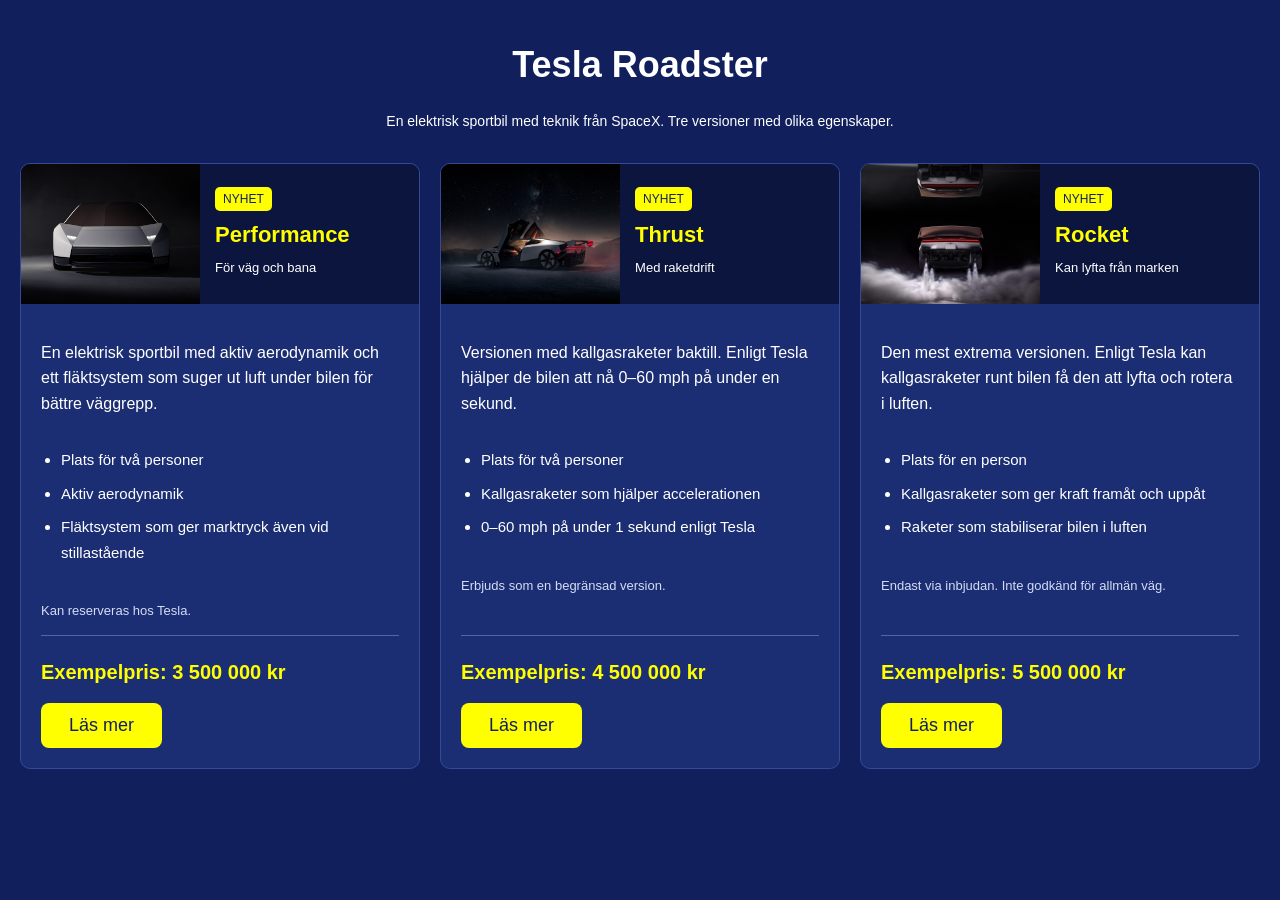
==== index.html @ 3ae298c8 "p" ====
<!DOCTYPE html>
<html lang="sv">
<head>
  <meta charset="UTF-8">
  <meta name="viewport" content="width=device-width, initial-scale=1.0">
  <title>Tesla Roadster</title>
  <link rel="stylesheet" href="mall.css">
</head>
<body>

<h1>Tesla Roadster</h1>
<p class="beskrivning">En elektrisk sportbil med teknik från SpaceX. Tre versioner med olika egenskaper.</p>

<div class="produkter">
  <div class="produkt">
    <div class="overst">
      <img src="roadster.jpg" class="bild" alt="Vit Tesla Roadster sedd framifrån mot en mörk bakgrund">
      <div class="rubrik">
        <span class="etikett">NYHET</span>
        <h2>Performance</h2>
        <p>För väg och bana</p>
      </div>
    </div>

    <div class="fakta">
      <p>En elektrisk sportbil med aktiv aerodynamik och ett fläktsystem som suger ut luft under bilen för bättre väggrepp.</p>
      <ul>
        <li>Plats för två personer</li>
        <li>Aktiv aerodynamik</li>
        <li>Fläktsystem som ger marktryck även vid stillastående</li>
      </ul>
      <p class="prisinformation">Kan reserveras hos Tesla.</p>
      <div class="kop">
        <p class="pris">Exempelpris: 3 500 000 kr</p>
        <a class="knapp" href="https://www.tesla.com/sv_se/roadster">Läs mer</a>
      </div>
    </div>
  </div>

  <div class="produkt">
    <div class="overst">
      <img src="thrust.jpg" class="bild" alt="Vit Tesla Roadster från sidan med öppna dörrar och synliga raketmunstycken baktill">
      <div class="rubrik">
        <span class="etikett">NYHET</span>
        <h2>Thrust</h2>
        <p>Med raketdrift</p>
      </div>
    </div>

    <div class="fakta">
      <p>Versionen med kallgasraketer baktill. Enligt Tesla hjälper de bilen att nå 0–60 mph på under en sekund.</p>
      <ul>
        <li>Plats för två personer</li>
        <li>Kallgasraketer som hjälper accelerationen</li>
        <li>0–60 mph på under 1 sekund enligt Tesla</li>
      </ul>
      <p class="prisinformation">Erbjuds som en begränsad version.</p>
      <div class="kop">
        <p class="pris">Exempelpris: 4 500 000 kr</p>
        <a class="knapp" href="https://www.tesla.com/sv_se/roadster">Läs mer</a>
      </div>
    </div>
  </div>

  <div class="produkt">
    <div class="overst">
      <img src="rocket.jpg" class="bild" alt="Teslas illustration av Roadster som lyfter med kallgasraketer och visas upp och ner">
      <div class="rubrik">
        <span class="etikett">NYHET</span>
        <h2>Rocket</h2>
        <p>Kan lyfta från marken</p>
      </div>
    </div>

    <div class="fakta">
      <p>Den mest extrema versionen. Enligt Tesla kan kallgasraketer runt bilen få den att lyfta och rotera i luften.</p>
      <ul>
        <li>Plats för en person</li>
        <li>Kallgasraketer som ger kraft framåt och uppåt</li>
        <li>Raketer som stabiliserar bilen i luften</li>
      </ul>
      <p class="prisinformation">Endast via inbjudan. Inte godkänd för allmän väg.</p>
      <div class="kop">
        <p class="pris">Exempelpris: 5 500 000 kr</p>
        <a class="knapp" href="https://www.tesla.com/sv_se/roadster">Läs mer</a>
      </div>
    </div>
  </div>
</div>
</body>
</html>
---- mall.css ----
body {
  background-color: #111f5c;
  color: white;
  font-family: Verdana, sans-serif;
  margin: 0;
  padding: 20px;
}

h1 {
  font-size: 36px;
  text-align: center;
}

h2 {
  color: yellow;
  font-size: 22px;
  margin: 15px 0 10px;
}

p {
  font-size: 16px;
  line-height: 1.6;
}

.beskrivning {
  text-align: center;
  font-size: 14px;
  margin: 20px auto;
}

.produkter {
  display: flex;
  gap: 20px;
  max-width: 1400px;
  margin: 30px auto;
}

.produkt {
  flex: 1;
  min-width: 0;
  display: flex;
  flex-direction: column;
  background-color: #1c2e73;
  border: 1px solid #354a92;
  border-radius: 10px;
  overflow: hidden;
}

.overst {
  display: flex;
  align-items: center;
  background-color: #0c153e;
}

.bild {
  width: 45%;
  height: 140px;
  object-fit: cover;
  object-position: center 70%;
}

.rubrik {
  padding: 15px;
}

.rubrik p {
  font-size: 13px;
  margin: 0;
}

.etikett {
  background-color: yellow;
  color: #111f5c;
  font-size: 12px;
  padding: 5px 8px;
  border-radius: 5px;
}

.fakta {
  flex: 1;
  display: flex;
  flex-direction: column;
  padding: 20px;
}

ul {
  padding-left: 20px;
  font-size: 15px;
  line-height: 1.7;
}

li {
  margin-bottom: 8px;
}

.prisinformation {
  color: #d5dcf5;
  font-size: 13px;
}

.kop {
  border-top: 1px solid #5265a4;
  padding-top: 20px;
  margin-top: auto;
}

.pris {
  color: yellow;
  font-size: 20px;
  font-weight: bold;
  margin: 0 0 15px;
}

.knapp {
  display: inline-block;
  background-color: yellow;
  color: #111f5c;
  font-size: 18px;
  text-decoration: none;
  padding: 12px 28px;
  border-radius: 8px;
  transition: background-color 0.3s ease;
}

.knapp:hover {
  background-color: white;
}

@media only screen and (max-width: 1100px) {
  .produkter {
    flex-direction: column;
    max-width: 600px;
  }
}

@media only screen and (max-width: 600px) {
  body {
    padding: 12px;
  }

  h1 {
    font-size: 28px;
  }

  h2 {
    font-size: 20px;
  }

  .bild {
    width: 40%;
  }

  .rubrik {
    padding: 12px;
  }
}
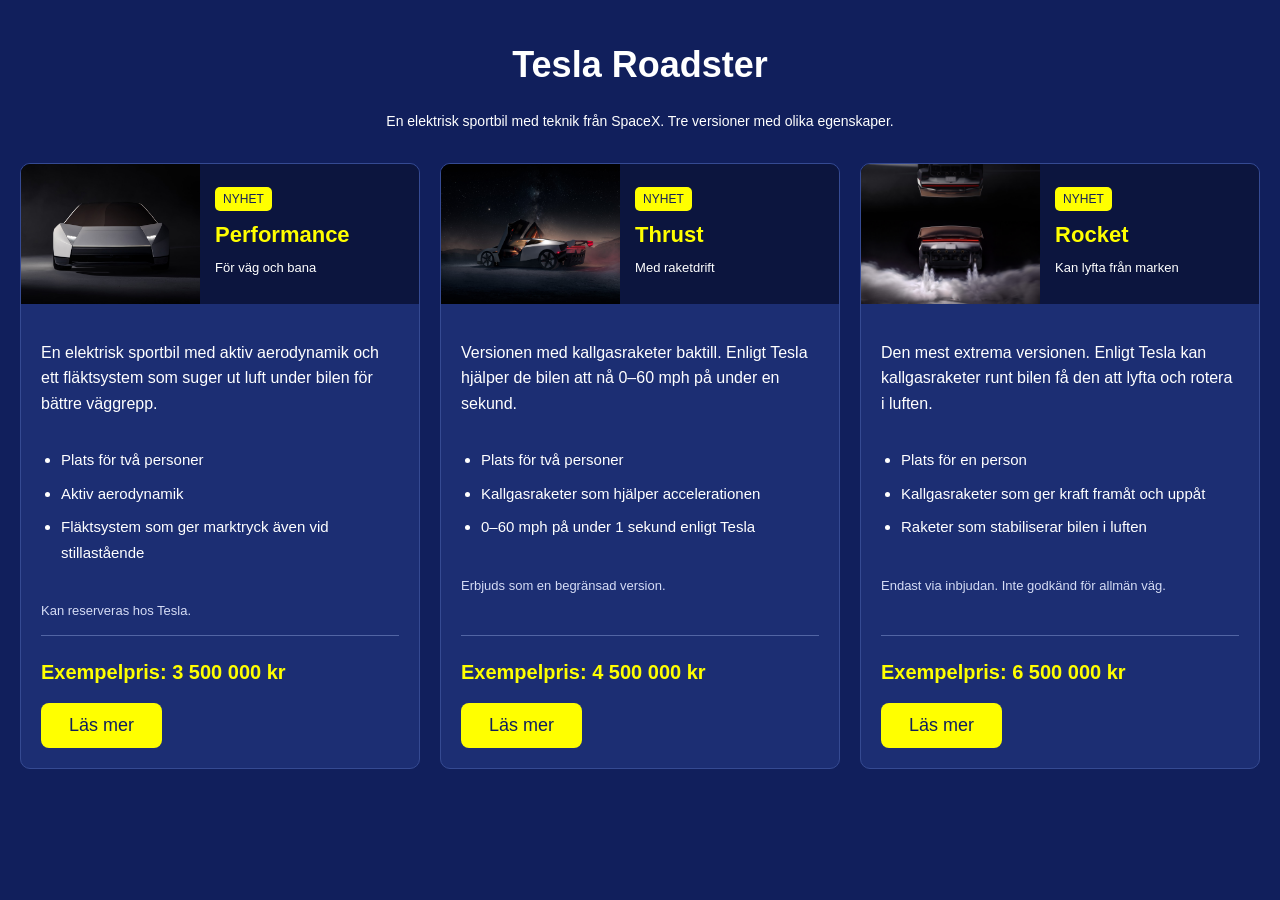
==== commit 77d3dad2: "aaa" ====
--- a/index.html
+++ b/index.html
@@ -81,7 +81,7 @@
       </ul>
       <p class="prisinformation">Endast via inbjudan. Inte godkänd för allmän väg.</p>
       <div class="kop">
-        <p class="pris">Exempelpris: 5 500 000 kr</p>
+        <p class="pris">Exempelpris: 6 500 000 kr</p>
         <a class="knapp" href="https://www.tesla.com/sv_se/roadster">Läs mer</a>
       </div>
     </div>
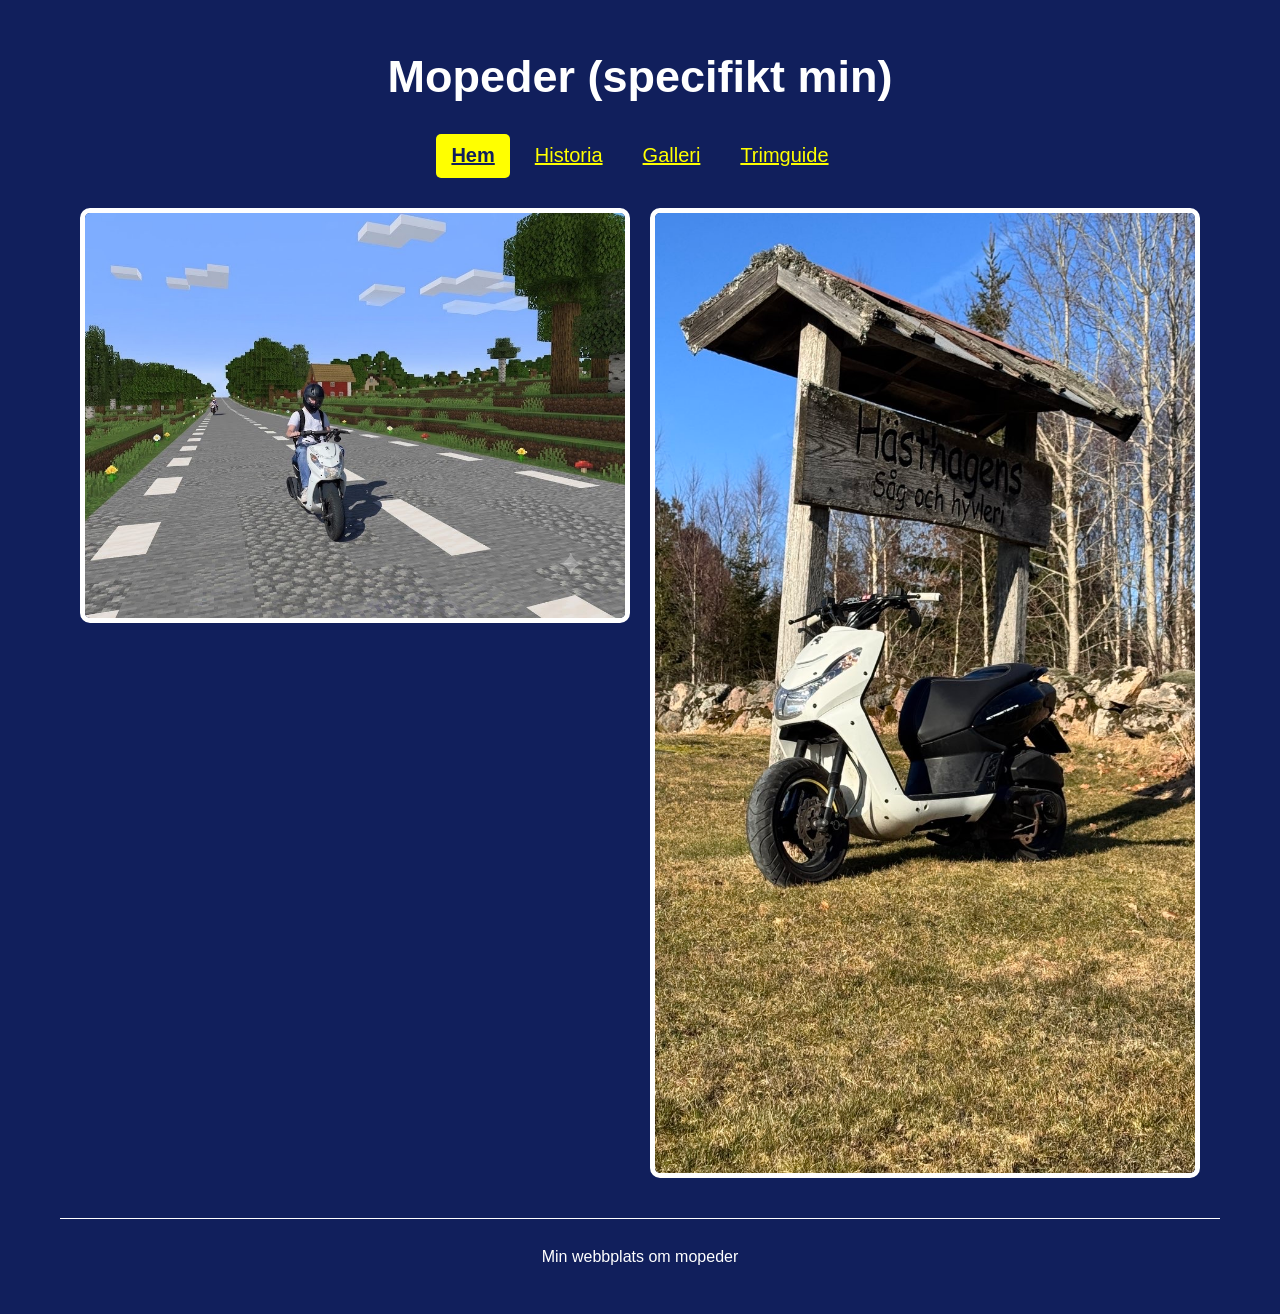
==== commit 36f6f3e1: "add files" ====
--- a/index.html
+++ b/index.html
@@ -3,89 +3,34 @@
 <head>
   <meta charset="UTF-8">
   <meta name="viewport" content="width=device-width, initial-scale=1.0">
-  <title>Tesla Roadster</title>
+  <title>Mopeder</title>
   <link rel="stylesheet" href="mall.css">
 </head>
 <body>
 
-<h1>Tesla Roadster</h1>
-<p class="beskrivning">En elektrisk sportbil med teknik från SpaceX. Tre versioner med olika egenskaper.</p>
+<a href="#innehall" class="hoppa">Hoppa till innehållet</a>
 
-<div class="produkter">
-  <div class="produkt">
-    <div class="overst">
-      <img src="roadster.jpg" class="bild" alt="Vit Tesla Roadster sedd framifrån mot en mörk bakgrund">
-      <div class="rubrik">
-        <span class="etikett">NYHET</span>
-        <h2>Performance</h2>
-        <p>För väg och bana</p>
-      </div>
-    </div>
+<header>
+  <h1>Mopeder (specifikt min)</h1>
 
-    <div class="fakta">
-      <p>En elektrisk sportbil med aktiv aerodynamik och ett fläktsystem som suger ut luft under bilen för bättre väggrepp.</p>
-      <ul>
-        <li>Plats för två personer</li>
-        <li>Aktiv aerodynamik</li>
-        <li>Fläktsystem som ger marktryck även vid stillastående</li>
-      </ul>
-      <p class="prisinformation">Kan reserveras hos Tesla.</p>
-      <div class="kop">
-        <p class="pris">Exempelpris: 3 500 000 kr</p>
-        <a class="knapp" href="https://www.tesla.com/sv_se/roadster">Läs mer</a>
-      </div>
-    </div>
-  </div>
+  <nav class="lankar" aria-label="Huvudmeny">
+    <a href="index.html" aria-current="page">Hem</a>
+    <a href="sida1.html">Historia</a>
+    <a href="sida2.html">Galleri</a>
+    <a href="sida3.html">Trimguide</a>
+  </nav>
+</header>
 
-  <div class="produkt">
-    <div class="overst">
-      <img src="thrust.jpg" class="bild" alt="Vit Tesla Roadster från sidan med öppna dörrar och synliga raketmunstycken baktill">
-      <div class="rubrik">
-        <span class="etikett">NYHET</span>
-        <h2>Thrust</h2>
-        <p>Med raketdrift</p>
-      </div>
-    </div>
+<main id="innehall" tabindex="-1">
+<div class="bilder">
+  <img src="3.JPG" width="1024" height="768" class="bild" alt="En person på en vit moped på en väg i en Minecraft-miljö">
+  <img src="12.JPG" width="878" height="1560" class="bild" alt="Min vita och svarta moped parkerad vid en träskylt på en gräsplan">
+</div>
+</main>
 
-    <div class="fakta">
-      <p>Versionen med kallgasraketer baktill. Enligt Tesla hjälper de bilen att nå 0–60 mph på under en sekund.</p>
-      <ul>
-        <li>Plats för två personer</li>
-        <li>Kallgasraketer som hjälper accelerationen</li>
-        <li>0–60 mph på under 1 sekund enligt Tesla</li>
-      </ul>
-      <p class="prisinformation">Erbjuds som en begränsad version.</p>
-      <div class="kop">
-        <p class="pris">Exempelpris: 4 500 000 kr</p>
-        <a class="knapp" href="https://www.tesla.com/sv_se/roadster">Läs mer</a>
-      </div>
-    </div>
-  </div>
+<footer>
+  <p>Min webbplats om mopeder</p>
+</footer>
 
-  <div class="produkt">
-    <div class="overst">
-      <img src="rocket.jpg" class="bild" alt="Teslas illustration av Roadster som lyfter med kallgasraketer och visas upp och ner">
-      <div class="rubrik">
-        <span class="etikett">NYHET</span>
-        <h2>Rocket</h2>
-        <p>Kan lyfta från marken</p>
-      </div>
-    </div>
-
-    <div class="fakta">
-      <p>Den mest extrema versionen. Enligt Tesla kan kallgasraketer runt bilen få den att lyfta och rotera i luften.</p>
-      <ul>
-        <li>Plats för en person</li>
-        <li>Kallgasraketer som ger kraft framåt och uppåt</li>
-        <li>Raketer som stabiliserar bilen i luften</li>
-      </ul>
-      <p class="prisinformation">Endast via inbjudan. Inte godkänd för allmän väg.</p>
-      <div class="kop">
-        <p class="pris">Exempelpris: 6 500 000 kr</p>
-        <a class="knapp" href="https://www.tesla.com/sv_se/roadster">Läs mer</a>
-      </div>
-    </div>
-  </div>
-</div>
 </body>
-</html>+</html>
--- a/mall.css
+++ b/mall.css
@@ -1,156 +1,129 @@
+* {
+  box-sizing: border-box;
+}
+
 body {
   background-color: #111f5c;
   color: white;
   font-family: Verdana, sans-serif;
-  margin: 0;
+  margin: 0 auto;
   padding: 20px;
+  max-width: 1200px;
+  overflow-wrap: break-word;
 }
 
 h1 {
-  font-size: 36px;
   text-align: center;
+  font-size: 45px;
+  line-height: 1.2;
 }
 
 h2 {
   color: yellow;
-  font-size: 22px;
-  margin: 15px 0 10px;
+  text-align: center;
+  font-size: 32px;
+  line-height: 1.3;
 }
 
 p {
-  font-size: 16px;
+  font-size: 20px;
+  max-width: 800px;
+  margin: 25px auto;
   line-height: 1.6;
 }
 
-.beskrivning {
-  text-align: center;
-  font-size: 14px;
-  margin: 20px auto;
+.bilder {
+  display: flex;
+  justify-content: center;
+  align-items: flex-start;
+  flex-wrap: wrap;
+  gap: 20px;
+  margin: 30px 0;
 }
 
-.produkter {
+.lankar {
   display: flex;
-  gap: 20px;
-  max-width: 1400px;
-  margin: 30px auto;
-}
-
-.produkt {
-  flex: 1;
-  min-width: 0;
-  display: flex;
-  flex-direction: column;
-  background-color: #1c2e73;
-  border: 1px solid #354a92;
-  border-radius: 10px;
-  overflow: hidden;
-}
-
-.overst {
-  display: flex;
-  align-items: center;
-  background-color: #0c153e;
+  justify-content: center;
+  flex-wrap: wrap;
+  gap: 10px;
+  margin: 20px 0;
 }
 
 .bild {
-  width: 45%;
-  height: 140px;
-  object-fit: cover;
-  object-position: center 70%;
+  width: calc(50% - 10px);
+  max-width: 550px;
+  height: auto;
+  border: 5px solid white;
+  border-radius: 10px;
 }
 
-.rubrik {
-  padding: 15px;
-}
-
-.rubrik p {
-  font-size: 13px;
-  margin: 0;
-}
-
-.etikett {
-  background-color: yellow;
-  color: #111f5c;
-  font-size: 12px;
-  padding: 5px 8px;
+a {
+  display: inline-block;
+  max-width: 100%;
+  min-height: 44px;
+  font-size: 20px;
+  color: yellow;
+  text-align: center;
+  padding: 10px 15px;
   border-radius: 5px;
 }
 
-.fakta {
-  flex: 1;
-  display: flex;
-  flex-direction: column;
-  padding: 20px;
+a:hover {
+  color: white;
 }
 
-ul {
-  padding-left: 20px;
-  font-size: 15px;
-  line-height: 1.7;
+a[aria-current="page"] {
+  background-color: yellow;
+  color: #111f5c;
+  font-weight: bold;
 }
 
-li {
-  margin-bottom: 8px;
+a:focus-visible {
+  outline: 3px solid white;
+  outline-offset: 3px;
 }
 
-.prisinformation {
-  color: #d5dcf5;
-  font-size: 13px;
+.hoppa {
+  position: absolute;
+  left: -9999px;
 }
 
-.kop {
-  border-top: 1px solid #5265a4;
-  padding-top: 20px;
-  margin-top: auto;
+.hoppa:focus {
+  left: 12px;
+  top: 12px;
+  max-width: calc(100% - 24px);
+  background-color: yellow;
+  color: #111f5c;
 }
 
-.pris {
-  color: yellow;
-  font-size: 20px;
-  font-weight: bold;
-  margin: 0 0 15px;
+footer {
+  border-top: 1px solid white;
+  margin-top: 40px;
 }
 
-.knapp {
-  display: inline-block;
-  background-color: yellow;
-  color: #111f5c;
-  font-size: 18px;
-  text-decoration: none;
-  padding: 12px 28px;
-  border-radius: 8px;
-  transition: background-color 0.3s ease;
+footer p {
+  text-align: center;
+  font-size: 16px;
 }
 
-.knapp:hover {
-  background-color: white;
-}
-
-@media only screen and (max-width: 1100px) {
-  .produkter {
-    flex-direction: column;
-    max-width: 600px;
-  }
-}
-
-@media only screen and (max-width: 600px) {
+@media only screen and (max-width: 700px) {
   body {
     padding: 12px;
   }
 
   h1 {
-    font-size: 28px;
+    font-size: 32px;
   }
 
   h2 {
-    font-size: 20px;
+    font-size: 26px;
+  }
+
+  p {
+    font-size: 18px;
   }
 
   .bild {
-    width: 40%;
+    width: 100%;
   }
-
-  .rubrik {
-    padding: 12px;
-  }
-}+}
